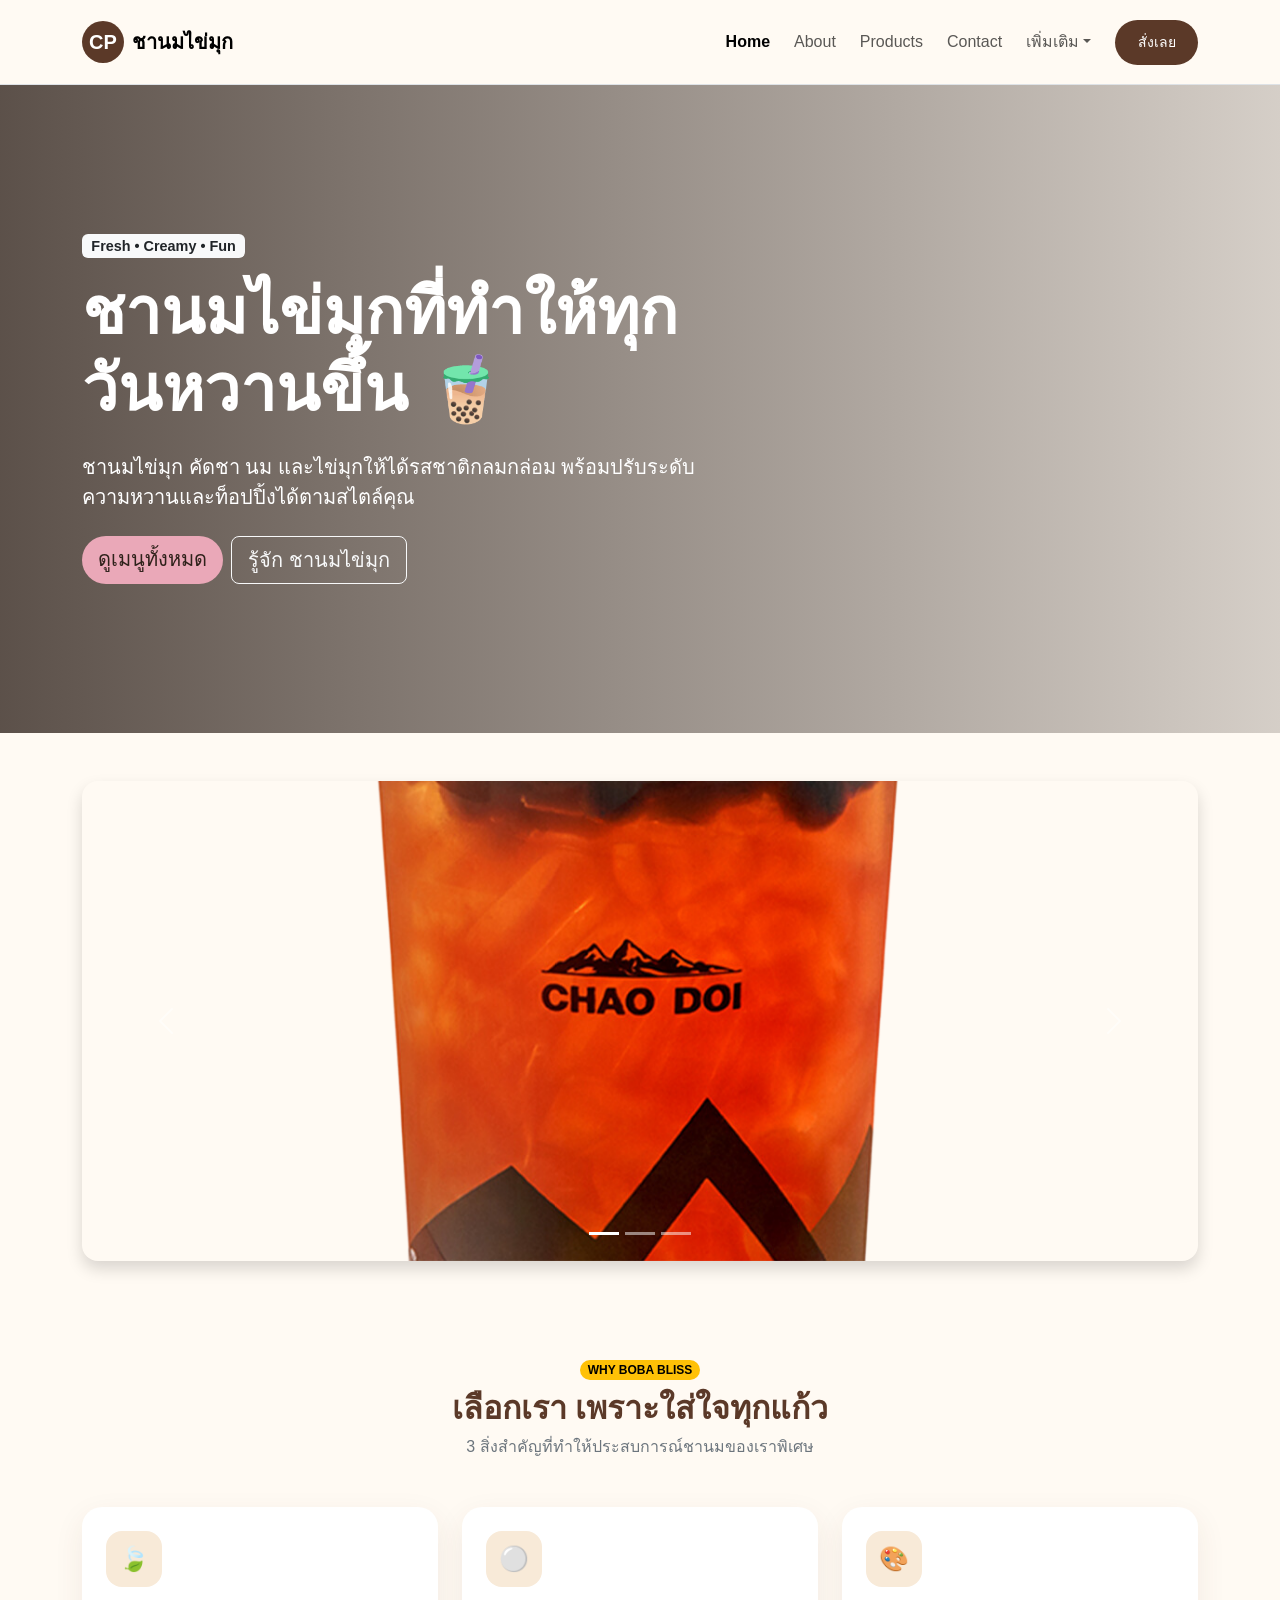
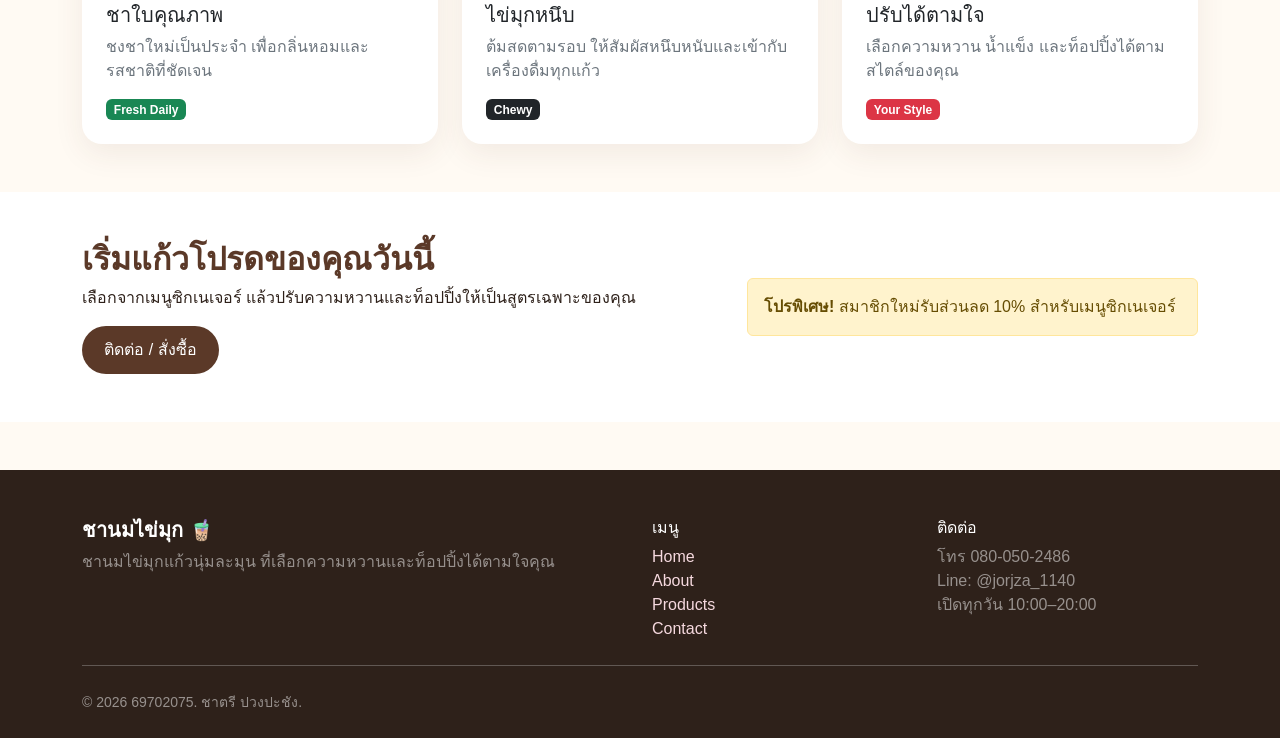
==== index.html @ ddce0447 "Initial commit" ====
<!doctype html>
<html lang="th">

<head>
  <meta charset="utf-8">
  <meta name="viewport" content="width=device-width, initial-scale=1">
  <title>Home | ชานมไข่มุก</title>
  <link href="https://cdn.jsdelivr.net/npm/bootstrap@5.3.3/dist/css/bootstrap.min.css" rel="stylesheet">
  <link rel="stylesheet" href="css/style.css">
</head>

<body>

  <nav class="navbar navbar-expand-lg sticky-top border-bottom">
    <div class="container py-2">
      <a class="navbar-brand fw-bold d-flex align-items-center" href="index.html" data-page="index.html">
        <span class="brand-bubble">CP</span> ชานมไข่มุก
      </a>
      <button class="navbar-toggler" type="button" data-bs-toggle="collapse" data-bs-target="#mainNav"
        aria-controls="mainNav" aria-expanded="false" aria-label="เปิดเมนู">
        <span class="navbar-toggler-icon"></span>
      </button>
      <div class="collapse navbar-collapse" id="mainNav">
        <ul class="navbar-nav ms-auto align-items-lg-center gap-lg-2">
          <li class="nav-item"><a class="nav-link active fw-semibold" href="index.html" data-page="index.html"
              aria-current="page">Home</a></li>
          <li class="nav-item"><a class="nav-link" href="about.html" data-page="about.html">About</a></li>
          <li class="nav-item"><a class="nav-link" href="services.html" data-page="services.html">Products</a></li>
          <li class="nav-item"><a class="nav-link" href="contact.html" data-page="contact.html">Contact</a></li>
          <li class="nav-item dropdown">
            <a class="nav-link dropdown-toggle" href="#" role="button" data-bs-toggle="dropdown">เพิ่มเติม</a>
            <ul class="dropdown-menu dropdown-menu-end">
              <li><a class="dropdown-item" href="services.html" data-page="services.html">เมนูแนะนำ</a></li>
              <li><a class="dropdown-item" href="contact.html" data-page="contact.html">สั่งซื้อ / ติดต่อ</a></li>
            </ul>
          </li>
          <li class="nav-item ms-lg-2"><a class="btn btn-boba btn-sm" href="contact.html"
              data-page="contact.html">สั่งเลย</a></li>
        </ul>
      </div>
    </div>
  </nav>


  <section class="hero">
    <div class="container py-5">
      <div class="col-lg-7">
        <span class="badge text-bg-light text-dark mb-3">Fresh • Creamy • Fun</span>
        <h1 class="display-3 fw-bold">ชานมไข่มุกที่ทำให้ทุกวันหวานขึ้น 🧋</h1>
        <p class="lead my-4">ชานมไข่มุก คัดชา นม และไข่มุกให้ได้รสชาติกลมกล่อม
          พร้อมปรับระดับความหวานและท็อปปิ้งได้ตามสไตล์คุณ</p>
        <div class="d-flex gap-2 flex-wrap">
          <a class="btn btn-pink btn-lg" href="services.html" data-page="services.html">ดูเมนูทั้งหมด</a>
          <button class="btn btn-outline-light btn-lg" data-bs-toggle="modal" data-bs-target="#welcomeModal">รู้จัก ชานมไข่มุก
          </button>
        </div>
      </div>
    </div>
  </section>

  <section class="py-5">
    <div class="container">
      <div id="teaCarousel" class="carousel slide rounded-4 overflow-hidden shadow" data-bs-ride="carousel">
        <div class="carousel-indicators"><button type="button" data-bs-target="#teaCarousel" data-bs-slide-to="0"
            class="active"></button><button type="button" data-bs-target="#teaCarousel"
            data-bs-slide-to="1"></button><button type="button" data-bs-target="#teaCarousel"
            data-bs-slide-to="2"></button></div>
        <div class="carousel-inner">
          <div class="carousel-item active"><img
              src="images/ชาดำเย็นไข่มุก.png"
              class="d-block w-100" alt="ชาดำเย็นไข่มุก"></div>
          <div class="carousel-item"><img
              src="images/ชานมโกโก้ไข่มุก.png"
              class="d-block w-100" alt="ชานมโกโก้ไข่มุก"></div>
          <div class="carousel-item"><img
              src="images/ชานมไข่มุก.png"
              class="d-block w-100" alt="ชานมไข่มุก"></div>
        </div>
        <button class="carousel-control-prev" type="button" data-bs-target="#teaCarousel" data-bs-slide="prev"><span
            class="carousel-control-prev-icon"></span></button>
        <button class="carousel-control-next" type="button" data-bs-target="#teaCarousel" data-bs-slide="next"><span
            class="carousel-control-next-icon"></span></button>
      </div>
    </div>
  </section>

  <section class="py-5">
    <div class="container">
      <div class="text-center mb-5"><span class="badge rounded-pill text-bg-warning">WHY BOBA BLISS</span>
        <h2 class="section-title mt-2">เลือกเรา เพราะใส่ใจทุกแก้ว</h2>
        <p class="text-secondary">3 สิ่งสำคัญที่ทำให้ประสบการณ์ชานมของเราพิเศษ</p>
      </div>
      <div class="row g-4">
        <div class="col-md-4">
          <div class="card h-100 p-4">
            <div class="feature-icon mb-3">🍃</div>
            <h5>ชาใบคุณภาพ</h5>
            <p class="text-secondary">ชงชาใหม่เป็นประจำ เพื่อกลิ่นหอมและรสชาติที่ชัดเจน</p><span
              class="badge text-bg-success align-self-start">Fresh Daily</span>
          </div>
        </div>
        <div class="col-md-4">
          <div class="card h-100 p-4">
            <div class="feature-icon mb-3">⚪</div>
            <h5>ไข่มุกหนึบ</h5>
            <p class="text-secondary">ต้มสดตามรอบ ให้สัมผัสหนึบหนับและเข้ากับเครื่องดื่มทุกแก้ว</p><span
              class="badge text-bg-dark align-self-start">Chewy</span>
          </div>
        </div>
        <div class="col-md-4">
          <div class="card h-100 p-4">
            <div class="feature-icon mb-3">🎨</div>
            <h5>ปรับได้ตามใจ</h5>
            <p class="text-secondary">เลือกความหวาน น้ำแข็ง และท็อปปิ้งได้ตามสไตล์ของคุณ</p><span
              class="badge text-bg-danger align-self-start">Your Style</span>
          </div>
        </div>
      </div>
    </div>
  </section>

  <section class="py-5 bg-white">
    <div class="container">
      <div class="row align-items-center g-4">
        <div class="col-lg-7">
          <h2 class="section-title">เริ่มแก้วโปรดของคุณวันนี้</h2>
          <p>เลือกจากเมนูซิกเนเจอร์ แล้วปรับความหวานและท็อปปิ้งให้เป็นสูตรเฉพาะของคุณ</p><a href="contact.html"
            data-page="contact.html" class="btn btn-boba">ติดต่อ / สั่งซื้อ</a>
        </div>
        <div class="col-lg-5">
          <div class="alert alert-warning mb-0"><strong>โปรพิเศษ!</strong> สมาชิกใหม่รับส่วนลด 10% สำหรับเมนูซิกเนเจอร์
          </div>
        </div>
      </div>
    </div>
  </section>

  <div class="modal fade" id="welcomeModal" tabindex="-1" aria-hidden="true">
    <div class="modal-dialog modal-dialog-centered">
      <div class="modal-content rounded-4 border-0">
        <div class="modal-header">
          <h5 class="modal-title">ยินดีต้อนรับสู่ ชานมไข่มุก</h5><button type="button" class="btn-close"
            data-bs-dismiss="modal"></button>
        </div>
        <div class="modal-body">เว็บไซต์ตัวอย่างสำหรับโปรเจกต์ Bootstrap 5 ที่นำเสนอเมนูชานมไข่มุกและช่องทางติดต่อ</div>
        <div class="modal-footer"><a href="services.html" data-page="services.html" class="btn btn-boba">ไปดูเมนู</a>
        </div>
      </div>
    </div>
  </div>


  <footer class="pt-5 pb-4 mt-5">
    <div class="container">
      <div class="row g-4">
        <div class="col-md-6">
          <h5 class="fw-bold">ชานมไข่มุก 🧋</h5>
          <p class="mb-0 text-white-50">ชานมไข่มุกแก้วนุ่มละมุน ที่เลือกความหวานและท็อปปิ้งได้ตามใจคุณ</p>
        </div>
        <div class="col-md-3">
          <h6>เมนู</h6><a href="index.html">Home</a><br><a href="about.html">About</a><br><a
            href="services.html">Products</a><br><a href="contact.html">Contact</a>
        </div>
        <div class="col-md-3">
          <h6>ติดต่อ</h6>
          <p class="text-white-50 mb-0">โทร 080-050-2486<br>Line: @jorjza_1140<br>เปิดทุกวัน 10:00–20:00</p>
        </div>
      </div>
      <hr class="border-light opacity-25 my-4">
      <small class="text-white-50">© <span class="current-year"></span> 69702075. ชาตรี ปวงปะชัง.</small>
    </div>
  </footer>

  <script src="https://cdn.jsdelivr.net/npm/bootstrap@5.3.3/dist/js/bootstrap.bundle.min.js"></script>
  <script src="js/script.js"></script>
</body>

</html>
---- css/style.css ----
:root{
  --milk:#fffaf3;
  --brown:#5b3928;
  --tea:#8b5e3c;
  --pink:#eaa8b8;
  --cream:#f8ead8;
  --dark:#2e211a;
}
body{font-family:"Segoe UI",Tahoma,sans-serif;background:var(--milk);color:var(--dark);}
.navbar{background:rgba(255,250,243,.96)!important;backdrop-filter:blur(8px);}
.brand-bubble{width:42px;height:42px;border-radius:50%;background:var(--brown);display:inline-flex;align-items:center;justify-content:center;color:#fff;font-weight:700;margin-right:.5rem;}
.hero{min-height:72vh;background:linear-gradient(90deg,rgba(46,33,26,.78),rgba(46,33,26,.2)),url("https://images.unsplash.com/photo-1558857563-b371033873b8?auto=format&fit=crop&w=1800&q=85") center/cover;display:flex;align-items:center;color:#fff;}
.hero .badge{font-size:.9rem;}
.section-title{color:var(--brown);font-weight:800;}
.card{border:0;border-radius:1.25rem;overflow:hidden;box-shadow:0 10px 30px rgba(91,57,40,.08);}
.card img{object-fit:cover;}
.product-card img{height:230px;}
.feature-icon{width:56px;height:56px;border-radius:1rem;background:var(--cream);display:flex;align-items:center;justify-content:center;font-size:1.5rem;}
.btn-boba{background:var(--brown);color:#fff;border-radius:999px;padding:.75rem 1.4rem;border:0;}
.btn-boba:hover{background:#3f281d;color:#fff;}
.btn-pink{background:var(--pink);color:#2e211a;border-radius:999px;border:0;}
.page-hero{padding:8rem 0 4rem;background:linear-gradient(135deg,var(--cream),#fff);}
.breadcrumb{margin-bottom:0;}
.contact-box{background:#fff;border-radius:1.25rem;padding:2rem;box-shadow:0 10px 30px rgba(91,57,40,.08);}
footer{background:#2e211a;color:#fff;}
footer a{color:#f6d9df;text-decoration:none;}
.map-box{min-height:310px;border-radius:1.25rem;background:linear-gradient(135deg,#ead5bb,#c9a984);display:flex;align-items:center;justify-content:center;text-align:center;color:var(--brown);}
.carousel img{height:480px;object-fit:cover;}
@media(max-width:767px){.hero{min-height:65vh}.carousel img{height:300px}.hero h1{font-size:2.4rem;}}
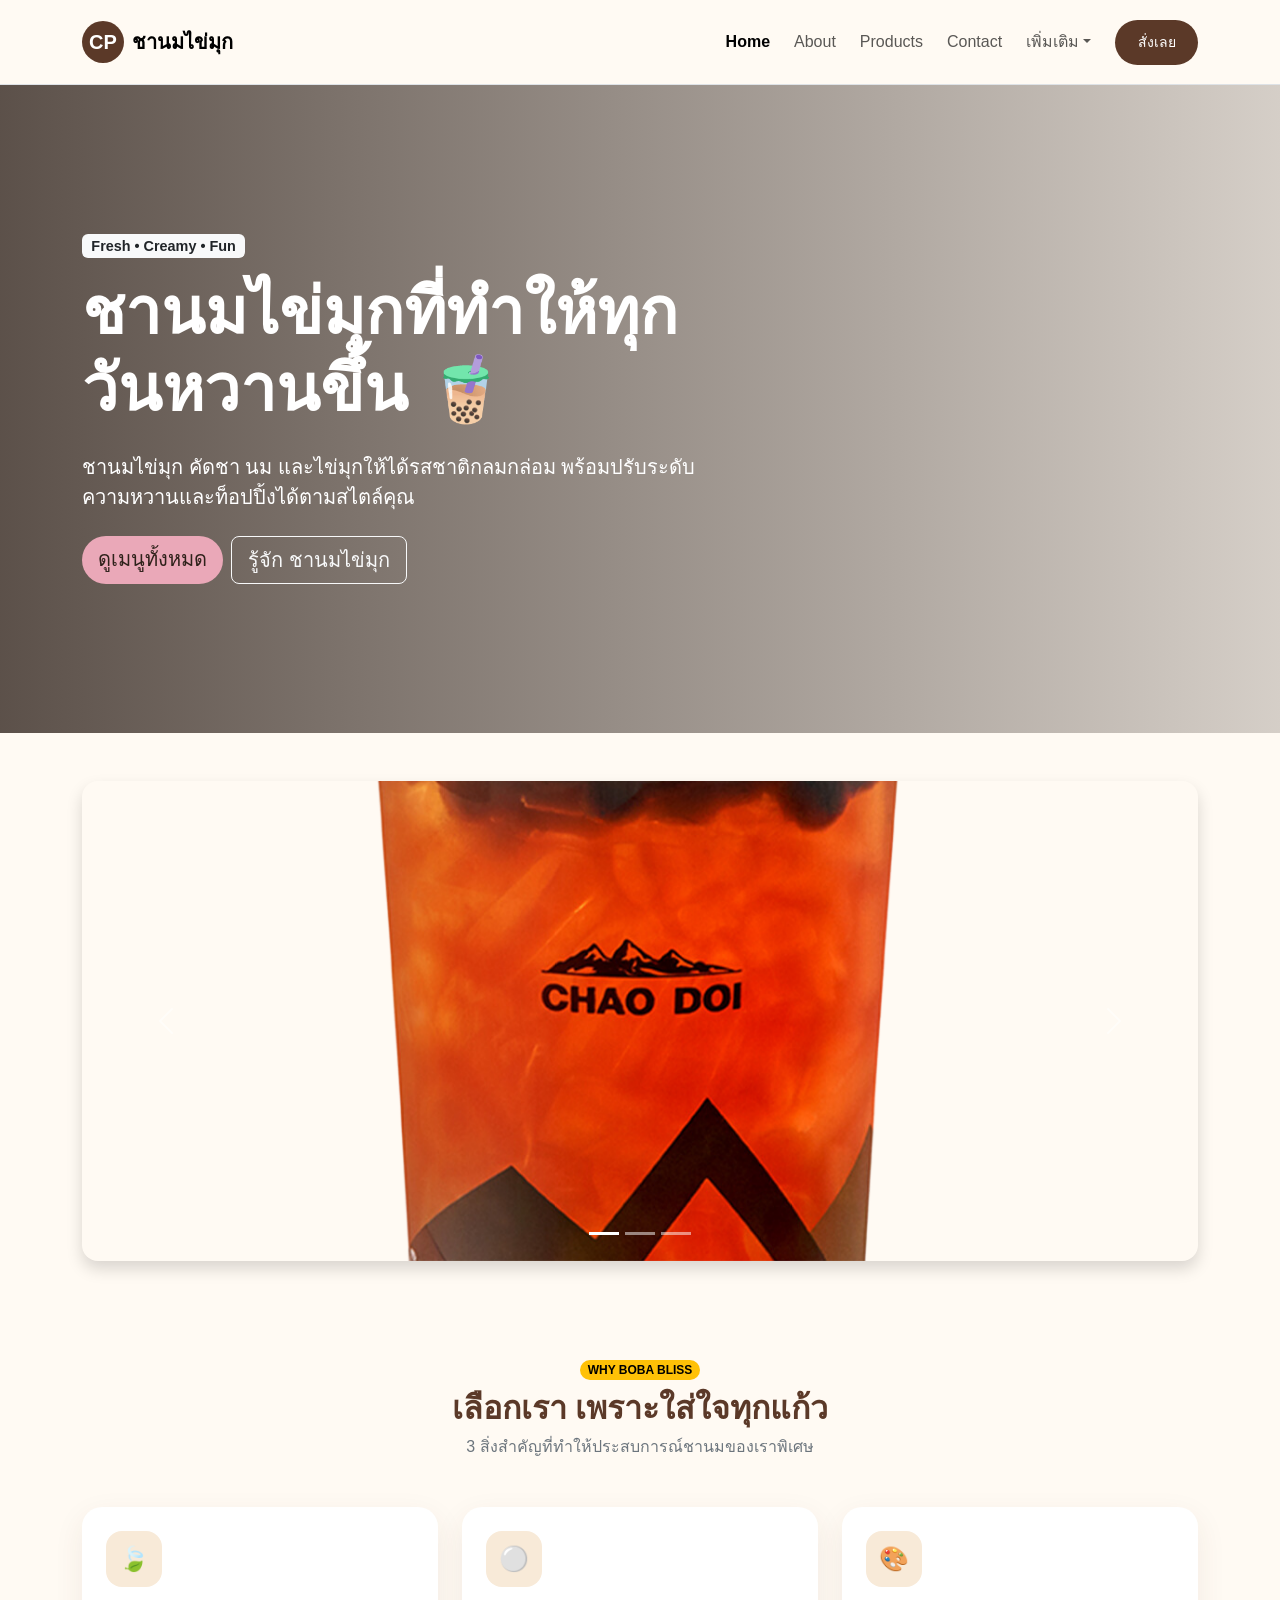
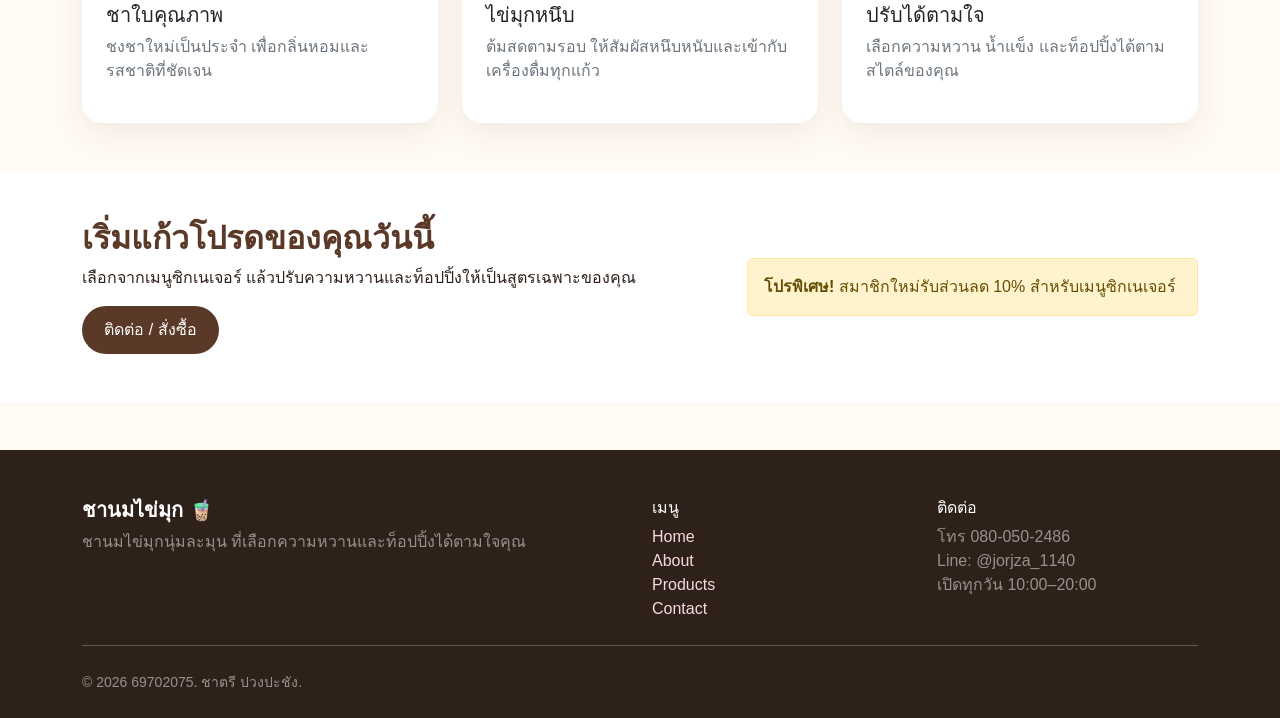
==== commit b788daef: "update v1" ====
--- a/index.html
+++ b/index.html
@@ -95,24 +95,21 @@
           <div class="card h-100 p-4">
             <div class="feature-icon mb-3">🍃</div>
             <h5>ชาใบคุณภาพ</h5>
-            <p class="text-secondary">ชงชาใหม่เป็นประจำ เพื่อกลิ่นหอมและรสชาติที่ชัดเจน</p><span
-              class="badge text-bg-success align-self-start">Fresh Daily</span>
+            <p class="text-secondary">ชงชาใหม่เป็นประจำ เพื่อกลิ่นหอมและรสชาติที่ชัดเจน</p>
           </div>
         </div>
         <div class="col-md-4">
           <div class="card h-100 p-4">
             <div class="feature-icon mb-3">⚪</div>
             <h5>ไข่มุกหนึบ</h5>
-            <p class="text-secondary">ต้มสดตามรอบ ให้สัมผัสหนึบหนับและเข้ากับเครื่องดื่มทุกแก้ว</p><span
-              class="badge text-bg-dark align-self-start">Chewy</span>
+            <p class="text-secondary">ต้มสดตามรอบ ให้สัมผัสหนึบหนับและเข้ากับเครื่องดื่มทุกแก้ว</p>
           </div>
         </div>
         <div class="col-md-4">
           <div class="card h-100 p-4">
             <div class="feature-icon mb-3">🎨</div>
             <h5>ปรับได้ตามใจ</h5>
-            <p class="text-secondary">เลือกความหวาน น้ำแข็ง และท็อปปิ้งได้ตามสไตล์ของคุณ</p><span
-              class="badge text-bg-danger align-self-start">Your Style</span>
+            <p class="text-secondary">เลือกความหวาน น้ำแข็ง และท็อปปิ้งได้ตามสไตล์ของคุณ</p>
           </div>
         </div>
       </div>
@@ -155,7 +152,7 @@
       <div class="row g-4">
         <div class="col-md-6">
           <h5 class="fw-bold">ชานมไข่มุก 🧋</h5>
-          <p class="mb-0 text-white-50">ชานมไข่มุกแก้วนุ่มละมุน ที่เลือกความหวานและท็อปปิ้งได้ตามใจคุณ</p>
+          <p class="mb-0 text-white-50">ชานมไข่มุกนุ่มละมุน ที่เลือกความหวานและท็อปปิ้งได้ตามใจคุณ</p>
         </div>
         <div class="col-md-3">
           <h6>เมนู</h6><a href="index.html">Home</a><br><a href="about.html">About</a><br><a
